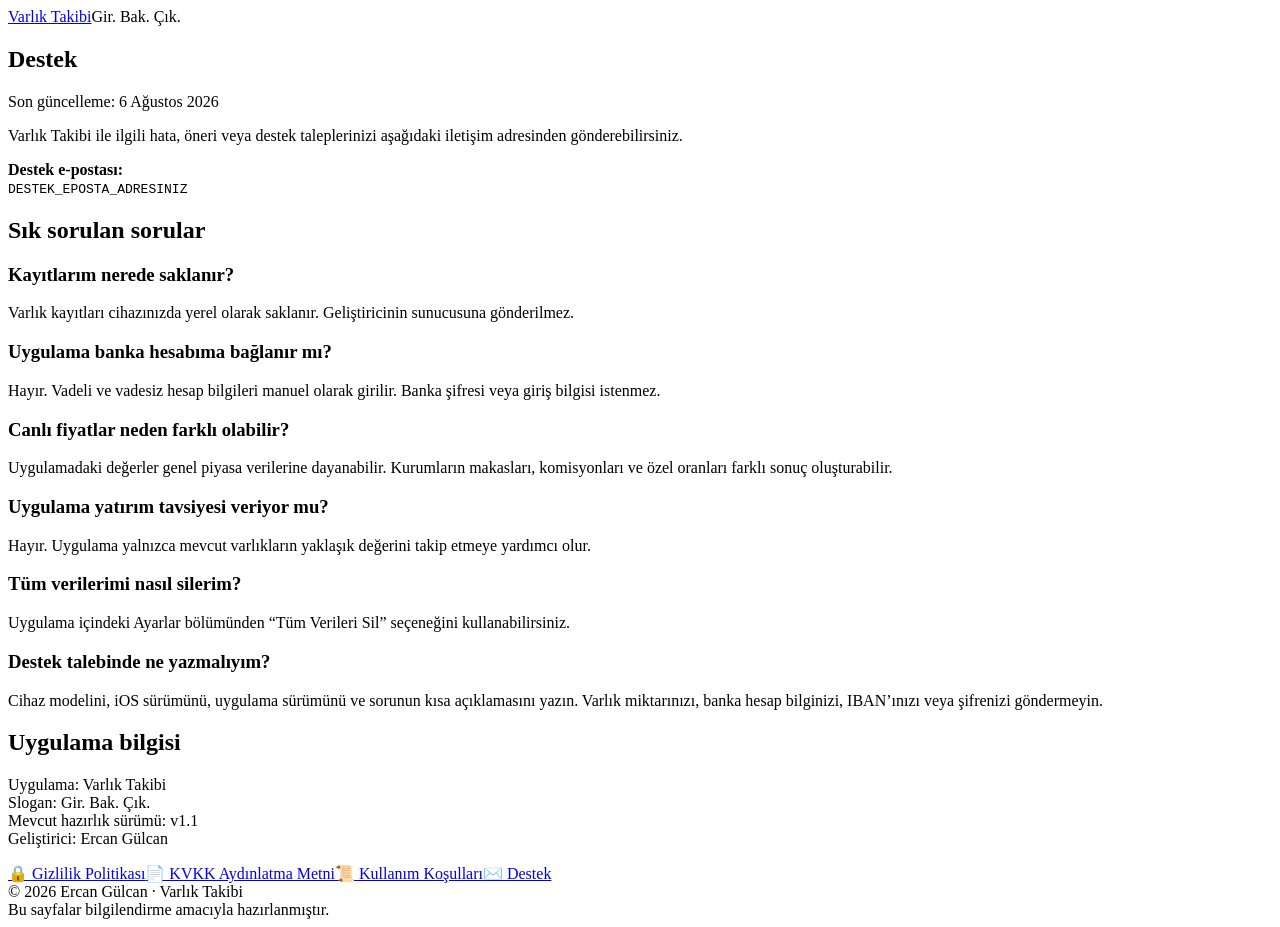
==== destek.html @ 47a73df5 "Add files via upload" ====
<!doctype html>
<html lang="tr">
<head>
<meta charset="utf-8">
<meta name="viewport" content="width=device-width,initial-scale=1">
<meta name="description" content="Destek - Varlık Takibi">
<title>Destek | Varlık Takibi</title>
<link rel="stylesheet" href="style.css">
</head>
<body>
<header class="site-header"><div class="header-inner"><a class="brand" href="index.html">Varlık Takibi</a><span class="tagline">Gir. Bak. Çık.</span></div></header>
<main class="container"><article class="card">
<h1>Destek</h1>
<p class="meta">Son güncelleme: 6 Ağustos 2026</p>

<p>Varlık Takibi ile ilgili hata, öneri veya destek taleplerinizi aşağıdaki iletişim adresinden gönderebilirsiniz.</p>
<div class="notice"><strong>Destek e-postası:</strong><br><code class="placeholder">DESTEK_EPOSTA_ADRESINIZ</code></div>
<h2>Sık sorulan sorular</h2>
<h3>Kayıtlarım nerede saklanır?</h3>
<p>Varlık kayıtları cihazınızda yerel olarak saklanır. Geliştiricinin sunucusuna gönderilmez.</p>
<h3>Uygulama banka hesabıma bağlanır mı?</h3>
<p>Hayır. Vadeli ve vadesiz hesap bilgileri manuel olarak girilir. Banka şifresi veya giriş bilgisi istenmez.</p>
<h3>Canlı fiyatlar neden farklı olabilir?</h3>
<p>Uygulamadaki değerler genel piyasa verilerine dayanabilir. Kurumların makasları, komisyonları ve özel oranları farklı sonuç oluşturabilir.</p>
<h3>Uygulama yatırım tavsiyesi veriyor mu?</h3>
<p>Hayır. Uygulama yalnızca mevcut varlıkların yaklaşık değerini takip etmeye yardımcı olur.</p>
<h3>Tüm verilerimi nasıl silerim?</h3>
<p>Uygulama içindeki Ayarlar bölümünden “Tüm Verileri Sil” seçeneğini kullanabilirsiniz.</p>
<h3>Destek talebinde ne yazmalıyım?</h3>
<p>Cihaz modelini, iOS sürümünü, uygulama sürümünü ve sorunun kısa açıklamasını yazın. Varlık miktarınızı, banka hesap bilginizi, IBAN’ınızı veya şifrenizi göndermeyin.</p>
<h2>Uygulama bilgisi</h2>
<p>Uygulama: Varlık Takibi<br>Slogan: Gir. Bak. Çık.<br>Mevcut hazırlık sürümü: v1.1<br>Geliştirici: Ercan Gülcan</p>

<nav class="links" aria-label="Yasal ve destek sayfaları"><a href="gizlilik.html">🔒 Gizlilik Politikası</a><a href="kvkk.html">📄 KVKK Aydınlatma Metni</a><a href="kullanim-kosullari.html">📜 Kullanım Koşulları</a><a href="destek.html">✉️ Destek</a></nav>
</article><footer>© 2026 Ercan Gülcan · Varlık Takibi<br>Bu sayfalar bilgilendirme amacıyla hazırlanmıştır.</footer></main>
</body>
</html>
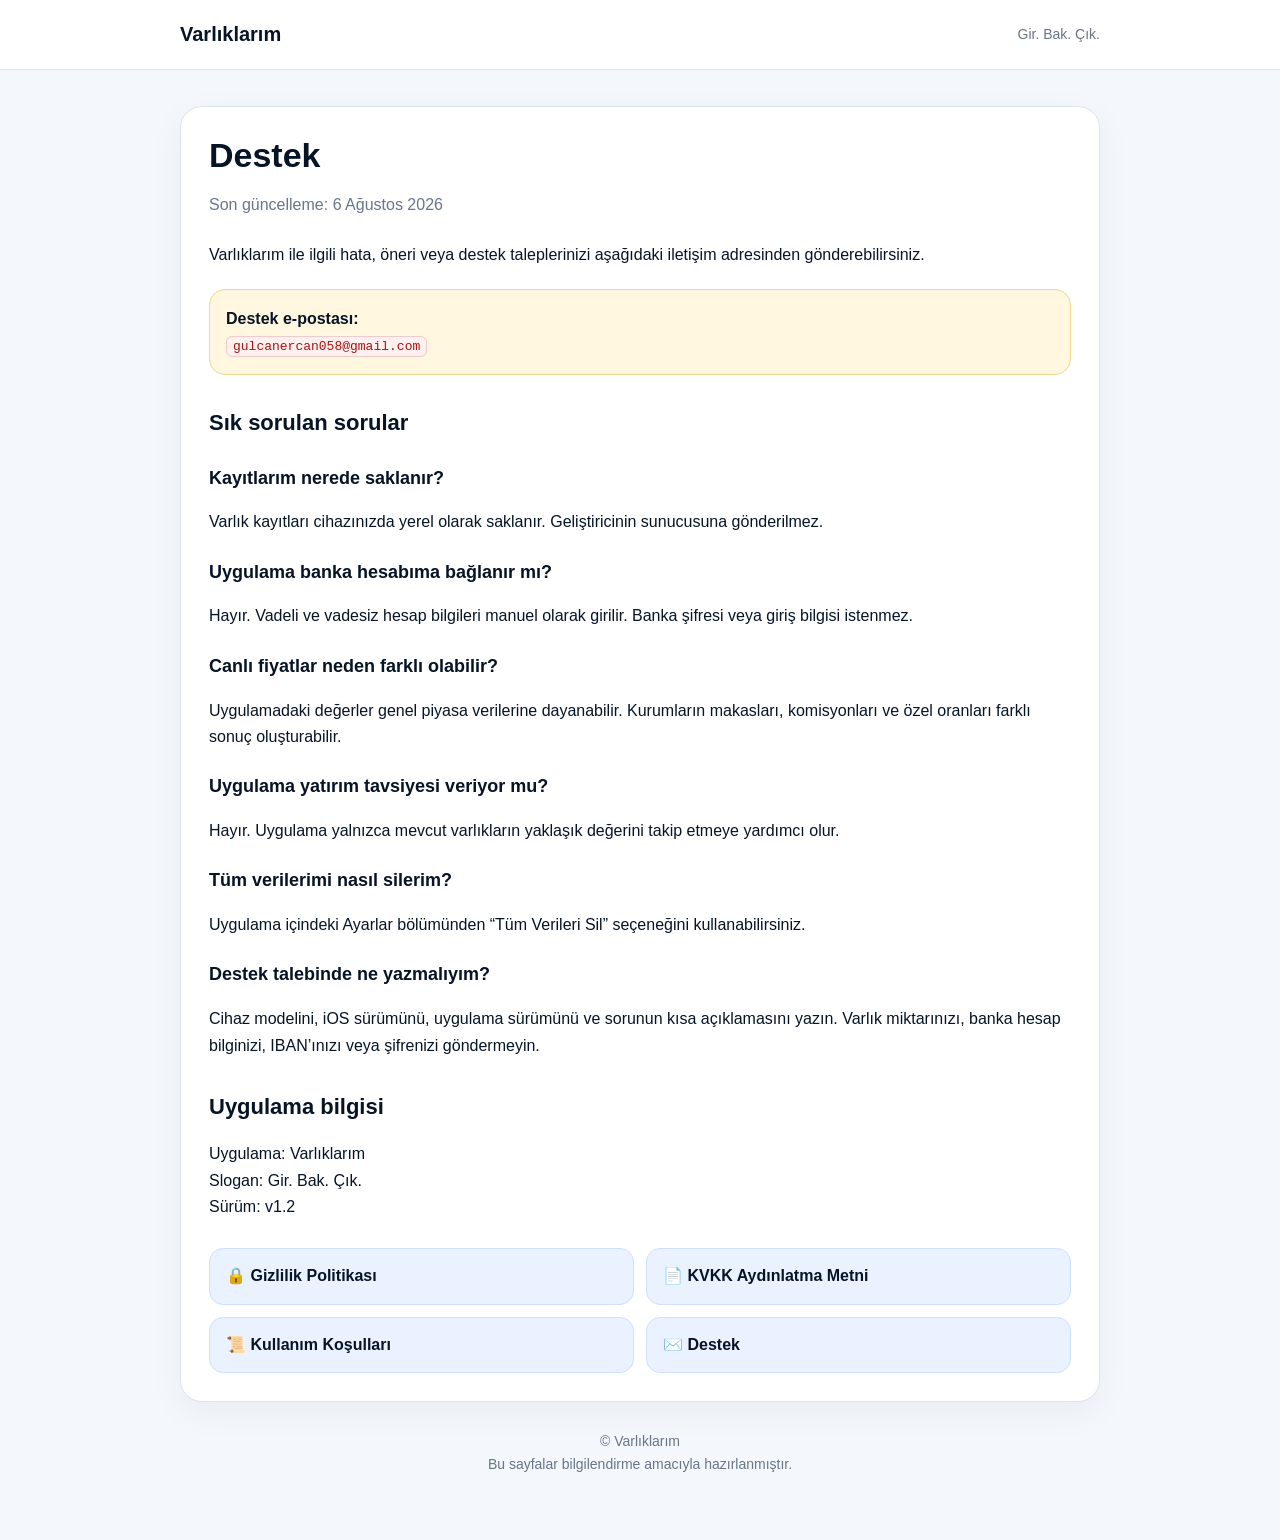
==== commit ef44ee36: "Add files via upload" ====
--- a/destek.html
+++ b/destek.html
@@ -3,18 +3,18 @@
 <head>
 <meta charset="utf-8">
 <meta name="viewport" content="width=device-width,initial-scale=1">
-<meta name="description" content="Destek - Varlık Takibi">
-<title>Destek | Varlık Takibi</title>
+<meta name="description" content="Destek - Varlıklarım">
+<title>Destek | Varlıklarım</title>
 <link rel="stylesheet" href="style.css">
 </head>
 <body>
-<header class="site-header"><div class="header-inner"><a class="brand" href="index.html">Varlık Takibi</a><span class="tagline">Gir. Bak. Çık.</span></div></header>
+<header class="site-header"><div class="header-inner"><a class="brand" href="index.html">Varlıklarım</a><span class="tagline">Gir. Bak. Çık.</span></div></header>
 <main class="container"><article class="card">
 <h1>Destek</h1>
 <p class="meta">Son güncelleme: 6 Ağustos 2026</p>
 
-<p>Varlık Takibi ile ilgili hata, öneri veya destek taleplerinizi aşağıdaki iletişim adresinden gönderebilirsiniz.</p>
-<div class="notice"><strong>Destek e-postası:</strong><br><code class="placeholder">DESTEK_EPOSTA_ADRESINIZ</code></div>
+<p>Varlıklarım ile ilgili hata, öneri veya destek taleplerinizi aşağıdaki iletişim adresinden gönderebilirsiniz.</p>
+<div class="notice"><strong>Destek e-postası:</strong><br><code class="placeholder">gulcanercan058@gmail.com</code></div>
 <h2>Sık sorulan sorular</h2>
 <h3>Kayıtlarım nerede saklanır?</h3>
 <p>Varlık kayıtları cihazınızda yerel olarak saklanır. Geliştiricinin sunucusuna gönderilmez.</p>
@@ -29,9 +29,9 @@
 <h3>Destek talebinde ne yazmalıyım?</h3>
 <p>Cihaz modelini, iOS sürümünü, uygulama sürümünü ve sorunun kısa açıklamasını yazın. Varlık miktarınızı, banka hesap bilginizi, IBAN’ınızı veya şifrenizi göndermeyin.</p>
 <h2>Uygulama bilgisi</h2>
-<p>Uygulama: Varlık Takibi<br>Slogan: Gir. Bak. Çık.<br>Mevcut hazırlık sürümü: v1.1<br>Geliştirici: Ercan Gülcan</p>
+<p>Uygulama: Varlıklarım<br>Slogan: Gir. Bak. Çık.<br>Sürüm: v1.2<br></p>
 
 <nav class="links" aria-label="Yasal ve destek sayfaları"><a href="gizlilik.html">🔒 Gizlilik Politikası</a><a href="kvkk.html">📄 KVKK Aydınlatma Metni</a><a href="kullanim-kosullari.html">📜 Kullanım Koşulları</a><a href="destek.html">✉️ Destek</a></nav>
-</article><footer>© 2026 Ercan Gülcan · Varlık Takibi<br>Bu sayfalar bilgilendirme amacıyla hazırlanmıştır.</footer></main>
+</article><footer>© Varlıklarım<br>Bu sayfalar bilgilendirme amacıyla hazırlanmıştır.</footer></main>
 </body>
 </html>
--- a/style.css
+++ b/style.css
@@ -0,0 +1,15 @@
+:root{--bg:#f4f7fb;--card:#fff;--text:#071426;--muted:#68758a;--border:#dce4ee;--accent:#1f6feb;--accent-soft:#eaf2ff;--warning:#fff7df}
+*{box-sizing:border-box}body{margin:0;background:var(--bg);color:var(--text);font-family:-apple-system,BlinkMacSystemFont,"Segoe UI",Roboto,Arial,sans-serif;line-height:1.65}
+.container{width:min(920px,calc(100% - 32px));margin:0 auto;padding:36px 0 64px}
+.site-header{background:var(--card);border-bottom:1px solid var(--border)}
+.header-inner{width:min(920px,calc(100% - 32px));margin:0 auto;padding:18px 0;display:flex;align-items:center;justify-content:space-between;gap:16px}
+.brand{color:var(--text);text-decoration:none;font-weight:800;font-size:20px}.tagline{color:var(--muted);font-size:14px}
+.card{background:var(--card);border:1px solid var(--border);border-radius:22px;padding:28px;box-shadow:0 10px 35px rgba(7,20,38,.05)}
+h1{font-size:34px;line-height:1.2;margin:0 0 8px}h2{font-size:22px;margin:30px 0 8px}h3{font-size:18px;margin:22px 0 6px}
+p,li{font-size:16px}.meta{color:var(--muted);margin-bottom:24px}
+.notice{background:var(--warning);border:1px solid #efd98d;border-radius:16px;padding:16px;margin:20px 0}
+nav.links{display:grid;grid-template-columns:repeat(2,minmax(0,1fr));gap:12px;margin-top:28px}
+nav.links a{text-decoration:none;color:var(--text);background:var(--accent-soft);border:1px solid #cfe0ff;padding:14px 16px;border-radius:14px;font-weight:700}
+a{color:var(--accent)}footer{text-align:center;color:var(--muted);font-size:14px;margin-top:28px}
+code.placeholder{background:#fff0f0;color:#a11;border:1px solid #efcccc;border-radius:6px;padding:2px 6px}
+@media(max-width:600px){.container{width:min(100% - 20px,920px);padding-top:20px}.header-inner{width:min(100% - 20px,920px)}.card{padding:20px;border-radius:18px}h1{font-size:28px}nav.links{grid-template-columns:1fr}.tagline{display:none}}
